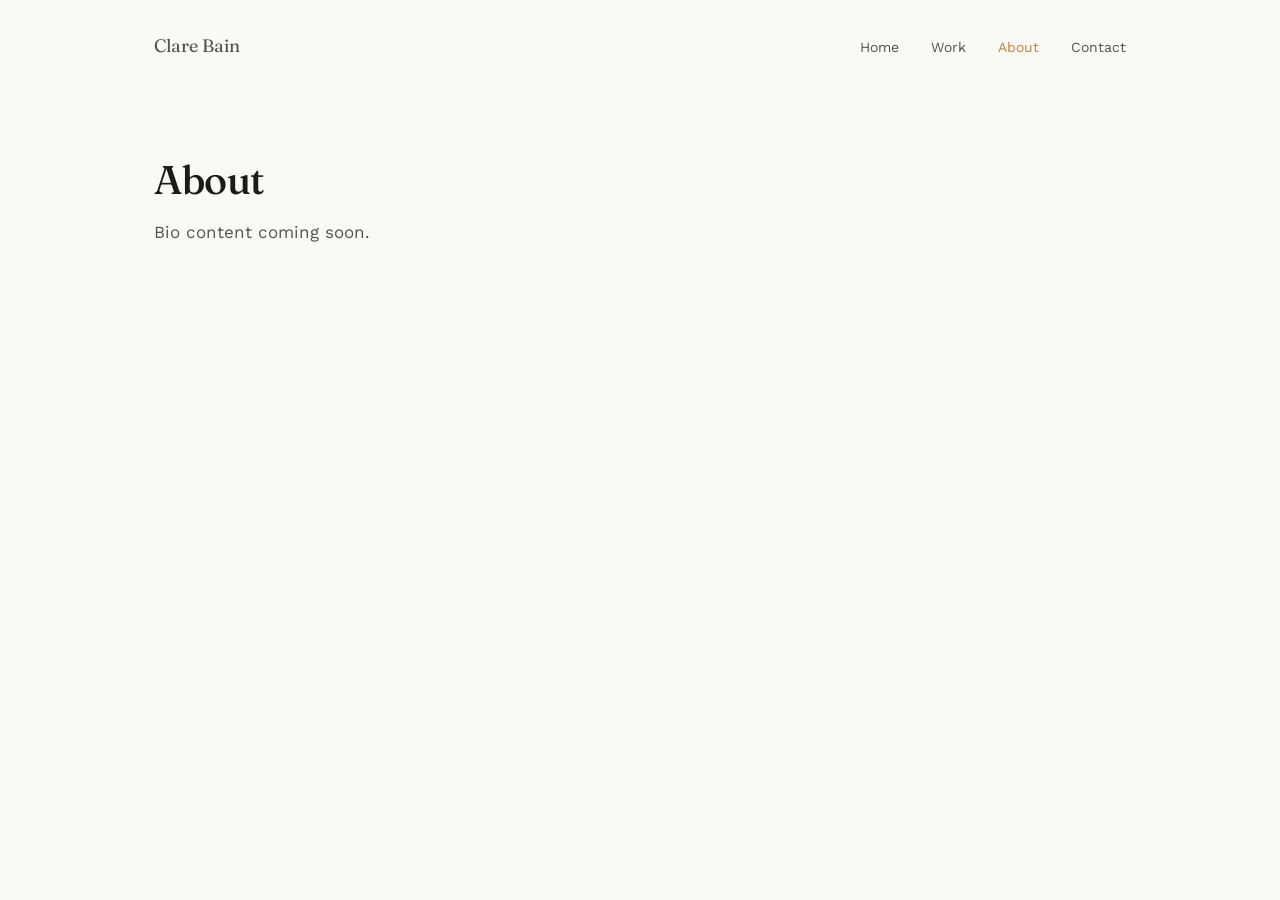
==== pages/about.html @ a7d36fb7 "Add files via upload" ====
<!DOCTYPE html>
<html lang="en">
<head>
  <meta charset="UTF-8" />
  <meta name="viewport" content="width=device-width, initial-scale=1.0" />
  <title>About — Clare Bain</title>

  <link rel="preconnect" href="https://fonts.googleapis.com">
  <link rel="preconnect" href="https://fonts.gstatic.com" crossorigin>
  <link href="https://fonts.googleapis.com/css2?family=Fraunces:opsz,wght@9..144,400..600&family=Work+Sans:wght@400;500&display=swap" rel="stylesheet">

  <link rel="stylesheet" href="../css/styles.css" />
</head>
<body>

  <div class="wrap">
    <nav class="site-nav">
      <a href="../index.html" class="logo">Clare Bain</a>
      <ul>
        <li><a href="../index.html">Home</a></li>
        <li><a href="work.html">Work</a></li>
        <li><a href="about.html" aria-current="page">About</a></li>
        <li><a href="mailto:cbain122@gmail.com">Contact</a></li>
      </ul>
    </nav>

    <section class="simple-page">
      <h1>About</h1>
      <p>Bio content coming soon.</p>
    </section>
  </div>

</body>
</html>
---- css/styles.css ----
/* ==========================================================================
   CLARE BAIN — PORTFOLIO
   Design tokens live here as CSS variables. If you want to change a color
   or font site-wide, change it once in :root and it updates everywhere.
   ========================================================================== */

:root {
  /* Color */
  --paper: #FAF9F6;       /* background */
  --ink: #1C1B19;         /* primary text */
  --ink-soft: #55534D;    /* secondary text, muted */
  --accent: #2B4570;      /* ink-blue, used for links and small emphasis */
  --accent-hover: #B8863B;/* ochre, used ONLY on hover/focus states */
  --line: #DEDAD1;        /* hairline borders/dividers */

  /* Type scale — a limited set of sizes keeps the page feeling considered */
  --size-hero: clamp(2.5rem, 5vw + 1rem, 4.5rem);
  --size-h2: clamp(1.75rem, 2vw + 1rem, 2.5rem);
  --size-h3: 1.25rem;
  --size-body: 1.0625rem;
  --size-small: 0.875rem;

  /* Layout */
  --content-width: 1100px;
  --gutter: clamp(1.5rem, 5vw, 4rem);
}

/* ==========================================================================
   RESET — removes browser default spacing/styling so we control everything
   ========================================================================== */
*, *::before, *::after {
  box-sizing: border-box;
  margin: 0;
  padding: 0;
}

html {
  scroll-behavior: smooth;
}

/* Respect users who've asked their OS to reduce motion */
@media (prefers-reduced-motion: reduce) {
  html {
    scroll-behavior: auto;
  }
  *, *::before, *::after {
    animation-duration: 0.01ms !important;
    transition-duration: 0.01ms !important;
  }
}

body {
  background: var(--paper);
  color: var(--ink);
  font-family: 'Work Sans', -apple-system, BlinkMacSystemFont, sans-serif;
  font-size: var(--size-body);
  line-height: 1.6;
  -webkit-font-smoothing: antialiased;
}

h1, h2, h3 {
  font-family: 'Fraunces', Georgia, serif;
  font-weight: 500;
  line-height: 1.15;
  letter-spacing: -0.01em;
}

a {
  color: inherit;
  text-decoration: none;
}

/* Visible keyboard focus — accessibility, not optional */
a:focus-visible,
button:focus-visible {
  outline: 2px solid var(--accent);
  outline-offset: 3px;
}

img {
  max-width: 100%;
  display: block;
}

/* ==========================================================================
   LAYOUT — a single centered content column used on every page
   ========================================================================== */
.wrap {
  max-width: var(--content-width);
  margin-inline: auto;
  padding-inline: var(--gutter);
}

/* ==========================================================================
   NAV
   ========================================================================== */
.site-nav {
  display: flex;
  justify-content: space-between;
  align-items: center;
  padding-block: 2rem;
}

.site-nav .logo {
  font-family: 'Fraunces', Georgia, serif;
  font-size: 1.125rem;
}

.site-nav ul {
  display: flex;
  gap: 2rem;
  list-style: none;
}

.site-nav a {
  font-size: var(--size-small);
  color: var(--ink-soft);
  transition: color 0.15s ease;
}

.site-nav a:hover,
.site-nav a[aria-current="page"] {
  color: var(--accent-hover);
}

/* ==========================================================================
   HERO — the positioning statement on the homepage
   ========================================================================== */
.hero {
  padding-block: clamp(3rem, 8vw, 7rem);
  max-width: 720px;
}

.hero h1 {
  font-size: var(--size-hero);
  margin-bottom: 1.5rem;
}

.hero p {
  font-size: 1.25rem;
  color: var(--ink-soft);
  max-width: 60ch;
}

/* ==========================================================================
   WORK LIST — case studies shown as a reading list, not a card grid
   ========================================================================== */
.work-list {
  border-top: 1px solid var(--line);
  padding-block: clamp(2rem, 6vw, 4rem);
}

.work-list h2 {
  font-size: var(--size-h3);
  color: var(--ink-soft);
  font-family: 'Work Sans', sans-serif;
  font-weight: 500;
  margin-bottom: 2rem;
}

.work-item {
  display: flex;
  justify-content: space-between;
  align-items: baseline;
  gap: 2rem;
  padding-block: 1.75rem;
  border-bottom: 1px solid var(--line);
}

.work-item:first-of-type {
  border-top: 1px solid var(--line);
}

.work-item-title {
  font-family: 'Fraunces', Georgia, serif;
  font-size: var(--size-h2);
  transition: color 0.15s ease;
}

.work-item:hover .work-item-title {
  color: var(--accent);
}

.work-item-meta {
  color: var(--ink-soft);
  font-size: var(--size-small);
  white-space: nowrap;
}

.work-item-desc {
  color: var(--ink-soft);
  max-width: 60ch;
  margin-top: 0.5rem;
  font-size: 0.9375rem;
}

@media (max-width: 640px) {
  .work-item {
    flex-direction: column;
    gap: 0.5rem;
  }
}

/* ==========================================================================
   FOOTER
   ========================================================================== */
.site-footer {
  border-top: 1px solid var(--line);
  padding-block: 2.5rem;
  display: flex;
  justify-content: space-between;
  align-items: center;
  color: var(--ink-soft);
  font-size: var(--size-small);
}

.site-footer a {
  color: var(--ink);
  transition: color 0.15s ease;
}

.site-footer a:hover {
  color: var(--accent-hover);
}

/* ==========================================================================
   SIMPLE PAGE (used by About / placeholder pages for now)
   ========================================================================== */
.simple-page {
  padding-block: clamp(2rem, 6vw, 4rem);
  min-height: 40vh;
}

.simple-page h1 {
  font-size: var(--size-h2);
  margin-bottom: 1rem;
}

.simple-page p {
  color: var(--ink-soft);
  max-width: 60ch;
}
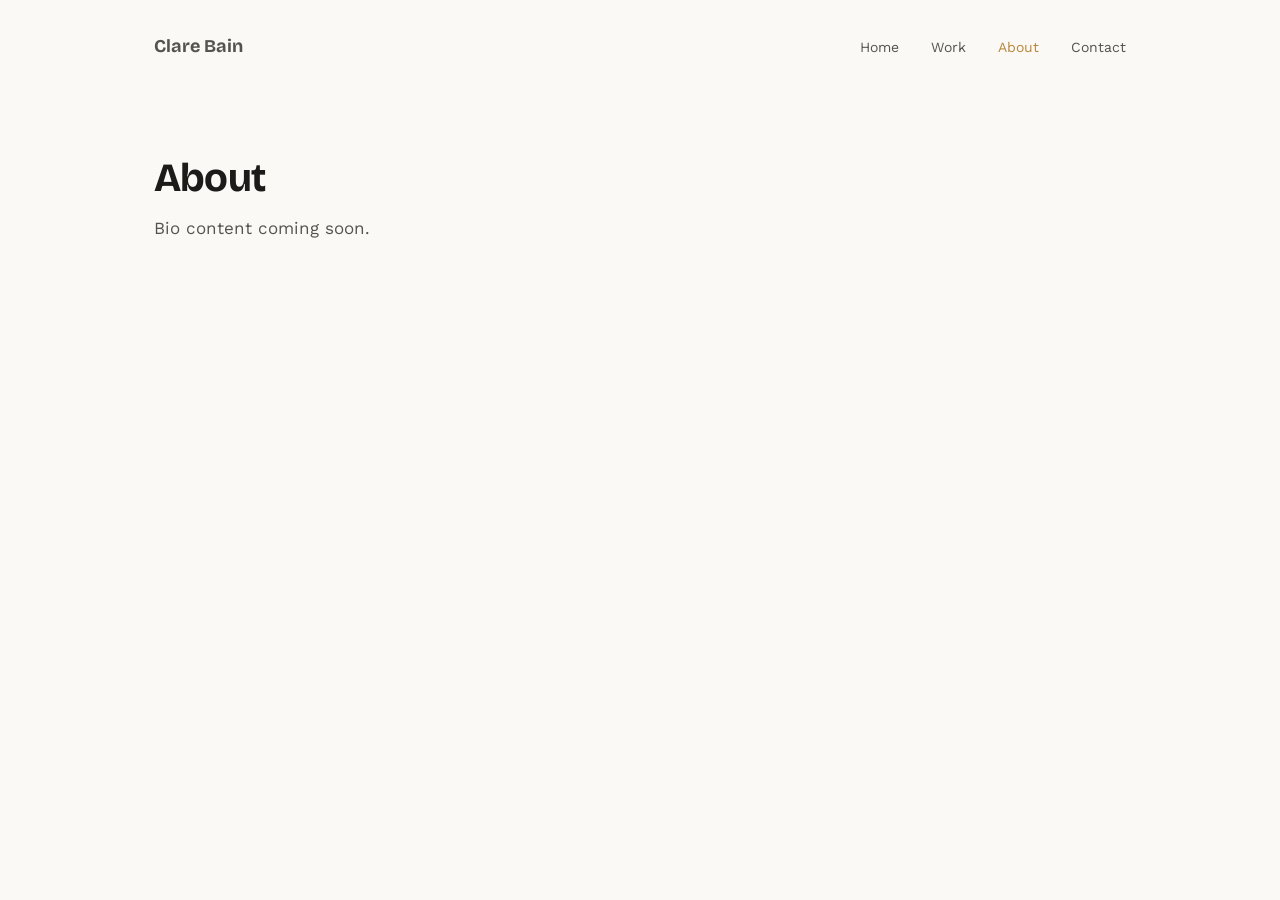
==== commit 8e42601a: "Add files via upload" ====
--- a/pages/about.html
+++ b/pages/about.html
@@ -7,7 +7,7 @@
 
   <link rel="preconnect" href="https://fonts.googleapis.com">
   <link rel="preconnect" href="https://fonts.gstatic.com" crossorigin>
-  <link href="https://fonts.googleapis.com/css2?family=Fraunces:opsz,wght@9..144,400..600&family=Work+Sans:wght@400;500&display=swap" rel="stylesheet">
+  <link href="https://fonts.googleapis.com/css2?family=Bricolage+Grotesque:opsz,wght@12..96,400..800&family=Work+Sans:wght@400;500&display=swap" rel="stylesheet">
 
   <link rel="stylesheet" href="../css/styles.css" />
 </head>
--- a/css/styles.css
+++ b/css/styles.css
@@ -59,10 +59,10 @@
 }
 
 h1, h2, h3 {
-  font-family: 'Fraunces', Georgia, serif;
-  font-weight: 500;
-  line-height: 1.15;
-  letter-spacing: -0.01em;
+  font-family: 'Bricolage Grotesque', -apple-system, sans-serif;
+  font-weight: 700;
+  line-height: 1.05;
+  letter-spacing: -0.02em;
 }
 
 a {
@@ -102,7 +102,8 @@
 }
 
 .site-nav .logo {
-  font-family: 'Fraunces', Georgia, serif;
+  font-family: 'Bricolage Grotesque', -apple-system, sans-serif;
+  font-weight: 700;
   font-size: 1.125rem;
 }
 
@@ -172,7 +173,8 @@
 }
 
 .work-item-title {
-  font-family: 'Fraunces', Georgia, serif;
+  font-family: 'Bricolage Grotesque', -apple-system, sans-serif;
+  font-weight: 700;
   font-size: var(--size-h2);
   transition: color 0.15s ease;
 }
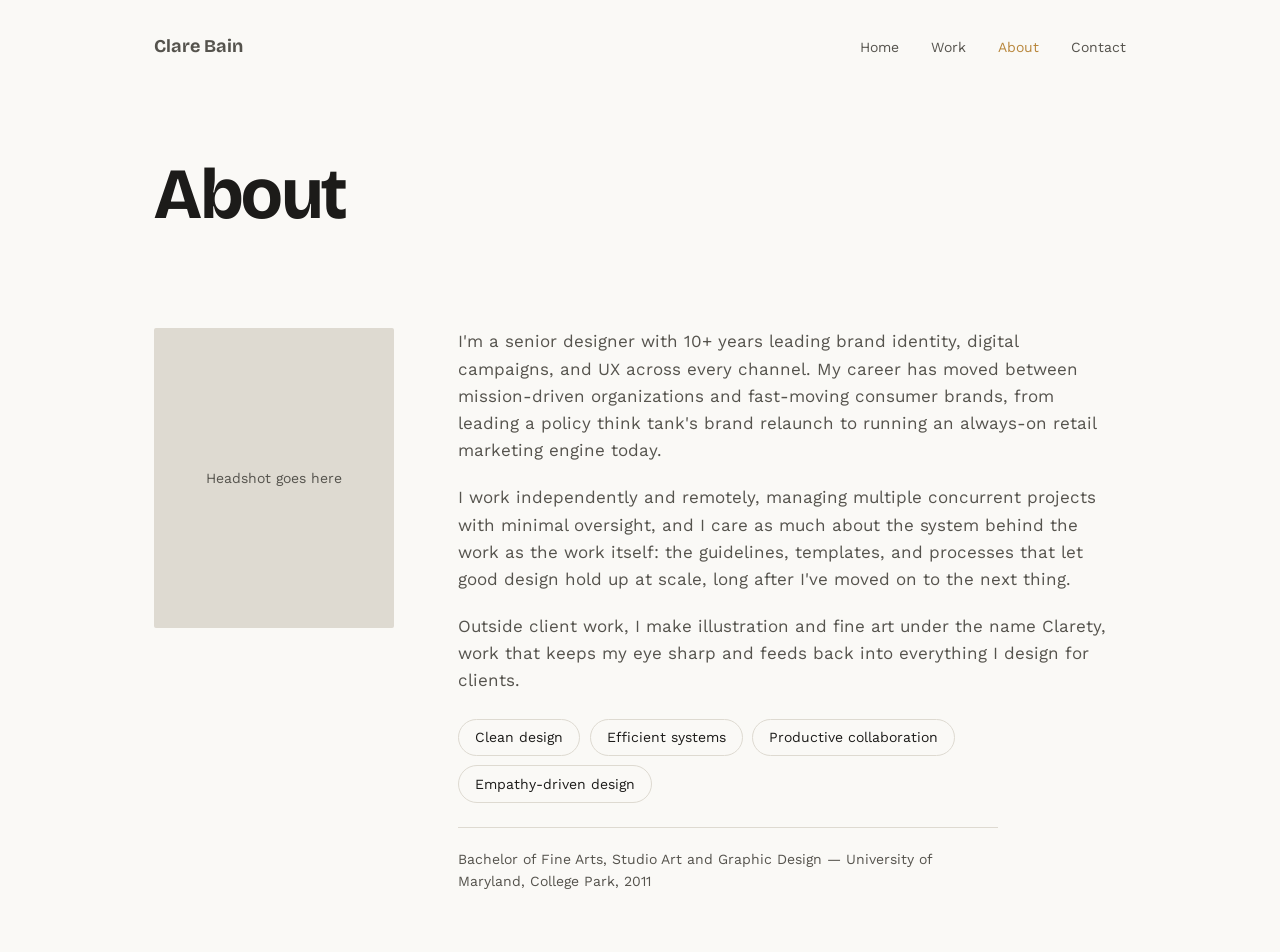
==== commit e7e8417c: "Add files via upload" ====
--- a/pages/about.html
+++ b/pages/about.html
@@ -4,6 +4,7 @@
   <meta charset="UTF-8" />
   <meta name="viewport" content="width=device-width, initial-scale=1.0" />
   <title>About — Clare Bain</title>
+  <meta name="description" content="Clare Bain is a senior designer with 10+ years leading brand identity, digital campaigns, and UX for mission-driven organizations and consumer brands." />
 
   <link rel="preconnect" href="https://fonts.googleapis.com">
   <link rel="preconnect" href="https://fonts.gstatic.com" crossorigin>
@@ -20,14 +21,38 @@
         <li><a href="../index.html">Home</a></li>
         <li><a href="work.html">Work</a></li>
         <li><a href="about.html" aria-current="page">About</a></li>
-        <li><a href="mailto:cbain122@gmail.com">Contact</a></li>
+        <li><a href="contact.html">Contact</a></li>
       </ul>
     </nav>
 
-    <section class="simple-page">
+    <header class="cs-header">
       <h1>About</h1>
-      <p>Bio content coming soon.</p>
-    </section>
+    </header>
+
+    <div class="about-grid">
+      <!-- Swap this placeholder for a real headshot: replace the div below
+           with <img src="../assets/headshot.jpg" alt="Clare Bain"> -->
+      <div class="about-photo">
+        Headshot goes here
+      </div>
+
+      <div class="about-text">
+        <p>I'm a senior designer with 10+ years leading brand identity, digital campaigns, and UX across every channel. My career has moved between mission-driven organizations and fast-moving consumer brands, from leading a policy think tank's brand relaunch to running an always-on retail marketing engine today.</p>
+
+        <p>I work independently and remotely, managing multiple concurrent projects with minimal oversight, and I care as much about the system behind the work as the work itself: the guidelines, templates, and processes that let good design hold up at scale, long after I've moved on to the next thing.</p>
+
+        <p>Outside client work, I make illustration and fine art under the name Clarety, work that keeps my eye sharp and feeds back into everything I design for clients.</p>
+
+        <ul class="value-list">
+          <li>Clean design</li>
+          <li>Efficient systems</li>
+          <li>Productive collaboration</li>
+          <li>Empathy-driven design</li>
+        </ul>
+
+        <p class="about-meta">Bachelor of Fine Arts, Studio Art and Graphic Design &mdash; University of Maryland, College Park, 2011</p>
+      </div>
+    </div>
   </div>
 
 </body>
--- a/css/styles.css
+++ b/css/styles.css
@@ -226,7 +226,235 @@
 }
 
 /* ==========================================================================
-   SIMPLE PAGE (used by About / placeholder pages for now)
+   CASE STUDY PAGE
+   ========================================================================== */
+.cs-header {
+  padding-block: clamp(2rem, 6vw, 4rem) clamp(1.5rem, 4vw, 2.5rem);
+  max-width: 800px;
+}
+
+.cs-header .eyebrow {
+  color: var(--ink-soft);
+  font-size: var(--size-small);
+  margin-bottom: 0.75rem;
+}
+
+.cs-header h1 {
+  font-size: var(--size-hero);
+  margin-bottom: 1rem;
+}
+
+/* Meta row: Client / Services / My Role / Year — like a small spec sheet */
+.cs-meta {
+  display: grid;
+  grid-template-columns: repeat(4, 1fr);
+  gap: 1.5rem;
+  border-top: 1px solid var(--line);
+  border-bottom: 1px solid var(--line);
+  padding-block: 1.75rem;
+  margin-block: clamp(1.5rem, 4vw, 3rem);
+}
+
+.cs-meta dt {
+  font-size: var(--size-small);
+  color: var(--ink-soft);
+  margin-bottom: 0.35rem;
+}
+
+.cs-meta dd {
+  font-size: 0.9375rem;
+}
+
+@media (max-width: 700px) {
+  .cs-meta {
+    grid-template-columns: repeat(2, 1fr);
+    row-gap: 1.5rem;
+  }
+}
+
+.cs-section {
+  max-width: 720px;
+  padding-block: clamp(1.5rem, 4vw, 2.5rem);
+}
+
+.cs-section h2 {
+  font-size: var(--size-h2);
+  margin-bottom: 1rem;
+}
+
+.cs-section h3 {
+  font-size: var(--size-h3);
+  color: var(--accent);
+  margin-bottom: 0.75rem;
+}
+
+.cs-section p {
+  color: var(--ink-soft);
+  margin-bottom: 1.25rem;
+}
+
+.cs-workstream + .cs-workstream {
+  margin-top: 2.5rem;
+}
+
+/* Results: bold numbers get their own visual weight, no card chrome needed */
+.cs-results {
+  border-top: 1px solid var(--line);
+  padding-block: clamp(2rem, 5vw, 3.5rem);
+  display: grid;
+  grid-template-columns: repeat(auto-fit, minmax(200px, 1fr));
+  gap: 2rem;
+}
+
+.cs-results h2 {
+  grid-column: 1 / -1;
+  font-size: var(--size-h3);
+  color: var(--ink-soft);
+  font-family: 'Work Sans', sans-serif;
+  font-weight: 500;
+  margin-bottom: 0.5rem;
+}
+
+.cs-stat-number {
+  font-family: 'Bricolage Grotesque', sans-serif;
+  font-weight: 700;
+  font-size: 2.25rem;
+  letter-spacing: -0.02em;
+  color: var(--accent);
+  line-height: 1.1;
+}
+
+.cs-stat-label {
+  color: var(--ink-soft);
+  font-size: 0.9375rem;
+  margin-top: 0.25rem;
+}
+
+.cs-credits {
+  border-top: 1px solid var(--line);
+  padding-block: clamp(1.5rem, 4vw, 2.5rem);
+  color: var(--ink-soft);
+  font-size: var(--size-small);
+}
+
+.cs-credits dt {
+  color: var(--ink);
+  display: inline;
+}
+
+.cs-note {
+  font-size: var(--size-small);
+  color: var(--ink-soft);
+  font-style: italic;
+  border-left: 2px solid var(--line);
+  padding-left: 1rem;
+  margin-top: 1rem;
+}
+
+/* ==========================================================================
+   ABOUT PAGE
+   ========================================================================== */
+.about-grid {
+  display: grid;
+  grid-template-columns: 240px 1fr;
+  gap: clamp(2rem, 6vw, 4rem);
+  padding-block: clamp(1.5rem, 4vw, 2.5rem);
+}
+
+@media (max-width: 700px) {
+  .about-grid {
+    grid-template-columns: 1fr;
+  }
+}
+
+.about-photo {
+  aspect-ratio: 4 / 5;
+  background: var(--line);
+  border-radius: 2px;
+  display: flex;
+  align-items: center;
+  justify-content: center;
+  color: var(--ink-soft);
+  font-size: var(--size-small);
+  text-align: center;
+  padding: 1rem;
+}
+
+.about-photo img {
+  width: 100%;
+  height: 100%;
+  object-fit: cover;
+  border-radius: 2px;
+}
+
+.about-text p {
+  color: var(--ink-soft);
+  max-width: 60ch;
+  margin-bottom: 1.25rem;
+}
+
+.value-list {
+  list-style: none;
+  display: flex;
+  flex-wrap: wrap;
+  gap: 0.6rem;
+  margin-block: 1.5rem;
+}
+
+.value-list li {
+  border: 1px solid var(--line);
+  border-radius: 100px;
+  padding: 0.4rem 1rem;
+  font-size: var(--size-small);
+  color: var(--ink);
+}
+
+.about-meta {
+  border-top: 1px solid var(--line);
+  padding-top: 1.25rem;
+  margin-top: 1.5rem;
+  font-size: var(--size-small);
+  color: var(--ink-soft);
+}
+
+/* ==========================================================================
+   CONTACT PAGE
+   ========================================================================== */
+.contact-actions {
+  display: flex;
+  flex-wrap: wrap;
+  gap: 1rem;
+  margin-top: 2rem;
+}
+
+.btn {
+  display: inline-block;
+  border: 1px solid var(--ink);
+  color: var(--ink);
+  padding: 0.85rem 1.75rem;
+  font-size: var(--size-small);
+  border-radius: 100px;
+  transition: background 0.15s ease, color 0.15s ease;
+}
+
+.btn:hover {
+  background: var(--ink);
+  color: var(--paper);
+}
+
+.btn-secondary {
+  border-color: var(--line);
+  color: var(--ink-soft);
+}
+
+.btn-secondary:hover {
+  background: var(--ink-soft);
+  border-color: var(--ink-soft);
+  color: var(--paper);
+}
+
+/* ==========================================================================
+   SIMPLE PAGE (used by placeholder pages, if any remain)
    ========================================================================== */
 .simple-page {
   padding-block: clamp(2rem, 6vw, 4rem);
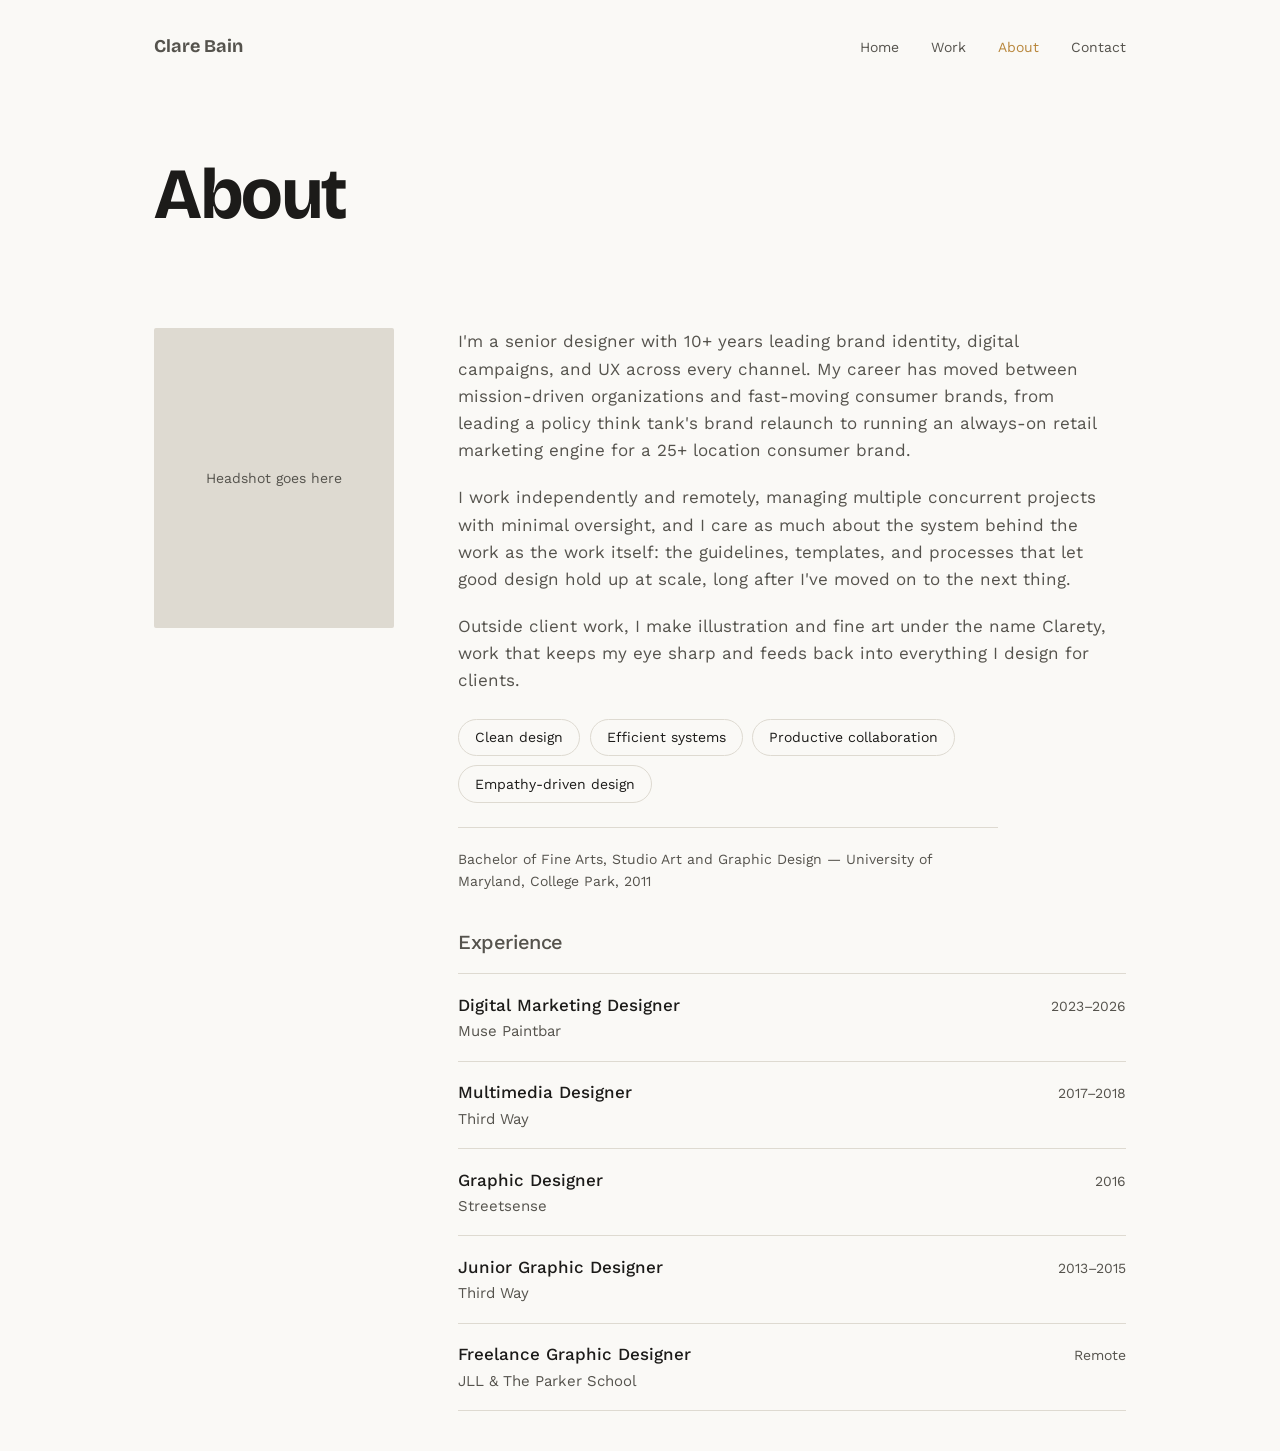
==== commit 9d971732: "Add files via upload" ====
--- a/pages/about.html
+++ b/pages/about.html
@@ -37,7 +37,7 @@
       </div>
 
       <div class="about-text">
-        <p>I'm a senior designer with 10+ years leading brand identity, digital campaigns, and UX across every channel. My career has moved between mission-driven organizations and fast-moving consumer brands, from leading a policy think tank's brand relaunch to running an always-on retail marketing engine today.</p>
+        <p>I'm a senior designer with 10+ years leading brand identity, digital campaigns, and UX across every channel. My career has moved between mission-driven organizations and fast-moving consumer brands, from leading a policy think tank's brand relaunch to running an always-on retail marketing engine for a 25+ location consumer brand.</p>
 
         <p>I work independently and remotely, managing multiple concurrent projects with minimal oversight, and I care as much about the system behind the work as the work itself: the guidelines, templates, and processes that let good design hold up at scale, long after I've moved on to the next thing.</p>
 
@@ -51,6 +51,50 @@
         </ul>
 
         <p class="about-meta">Bachelor of Fine Arts, Studio Art and Graphic Design &mdash; University of Maryland, College Park, 2011</p>
+
+        <div class="exp-list">
+          <h2>Experience</h2>
+
+          <div class="exp-item">
+            <div>
+              <div class="exp-role">Digital Marketing Designer</div>
+              <div class="exp-company">Muse Paintbar</div>
+            </div>
+            <span class="exp-years">2023&ndash;2026</span>
+          </div>
+
+          <div class="exp-item">
+            <div>
+              <div class="exp-role">Multimedia Designer</div>
+              <div class="exp-company">Third Way</div>
+            </div>
+            <span class="exp-years">2017&ndash;2018</span>
+          </div>
+
+          <div class="exp-item">
+            <div>
+              <div class="exp-role">Graphic Designer</div>
+              <div class="exp-company">Streetsense</div>
+            </div>
+            <span class="exp-years">2016</span>
+          </div>
+
+          <div class="exp-item">
+            <div>
+              <div class="exp-role">Junior Graphic Designer</div>
+              <div class="exp-company">Third Way</div>
+            </div>
+            <span class="exp-years">2013&ndash;2015</span>
+          </div>
+
+          <div class="exp-item">
+            <div>
+              <div class="exp-role">Freelance Graphic Designer</div>
+              <div class="exp-company">JLL &amp; The Parker School</div>
+            </div>
+            <span class="exp-years">Remote</span>
+          </div>
+        </div>
       </div>
     </div>
   </div>
--- a/css/styles.css
+++ b/css/styles.css
@@ -417,6 +417,54 @@
   color: var(--ink-soft);
 }
 
+/* Condensed experience timeline, echoing a resume without duplicating it */
+.exp-list {
+  margin-top: 2.5rem;
+}
+
+.exp-list h2 {
+  font-size: var(--size-h3);
+  color: var(--ink-soft);
+  font-family: 'Work Sans', sans-serif;
+  font-weight: 500;
+  margin-bottom: 1.25rem;
+}
+
+.exp-item {
+  display: flex;
+  justify-content: space-between;
+  align-items: baseline;
+  gap: 1.5rem;
+  padding-block: 1.1rem;
+  border-top: 1px solid var(--line);
+}
+
+.exp-item:last-child {
+  border-bottom: 1px solid var(--line);
+}
+
+.exp-role {
+  font-weight: 500;
+}
+
+.exp-company {
+  color: var(--ink-soft);
+  font-size: 0.9375rem;
+}
+
+.exp-years {
+  color: var(--ink-soft);
+  font-size: var(--size-small);
+  white-space: nowrap;
+}
+
+@media (max-width: 500px) {
+  .exp-item {
+    flex-direction: column;
+    gap: 0.25rem;
+  }
+}
+
 /* ==========================================================================
    CONTACT PAGE
    ========================================================================== */
